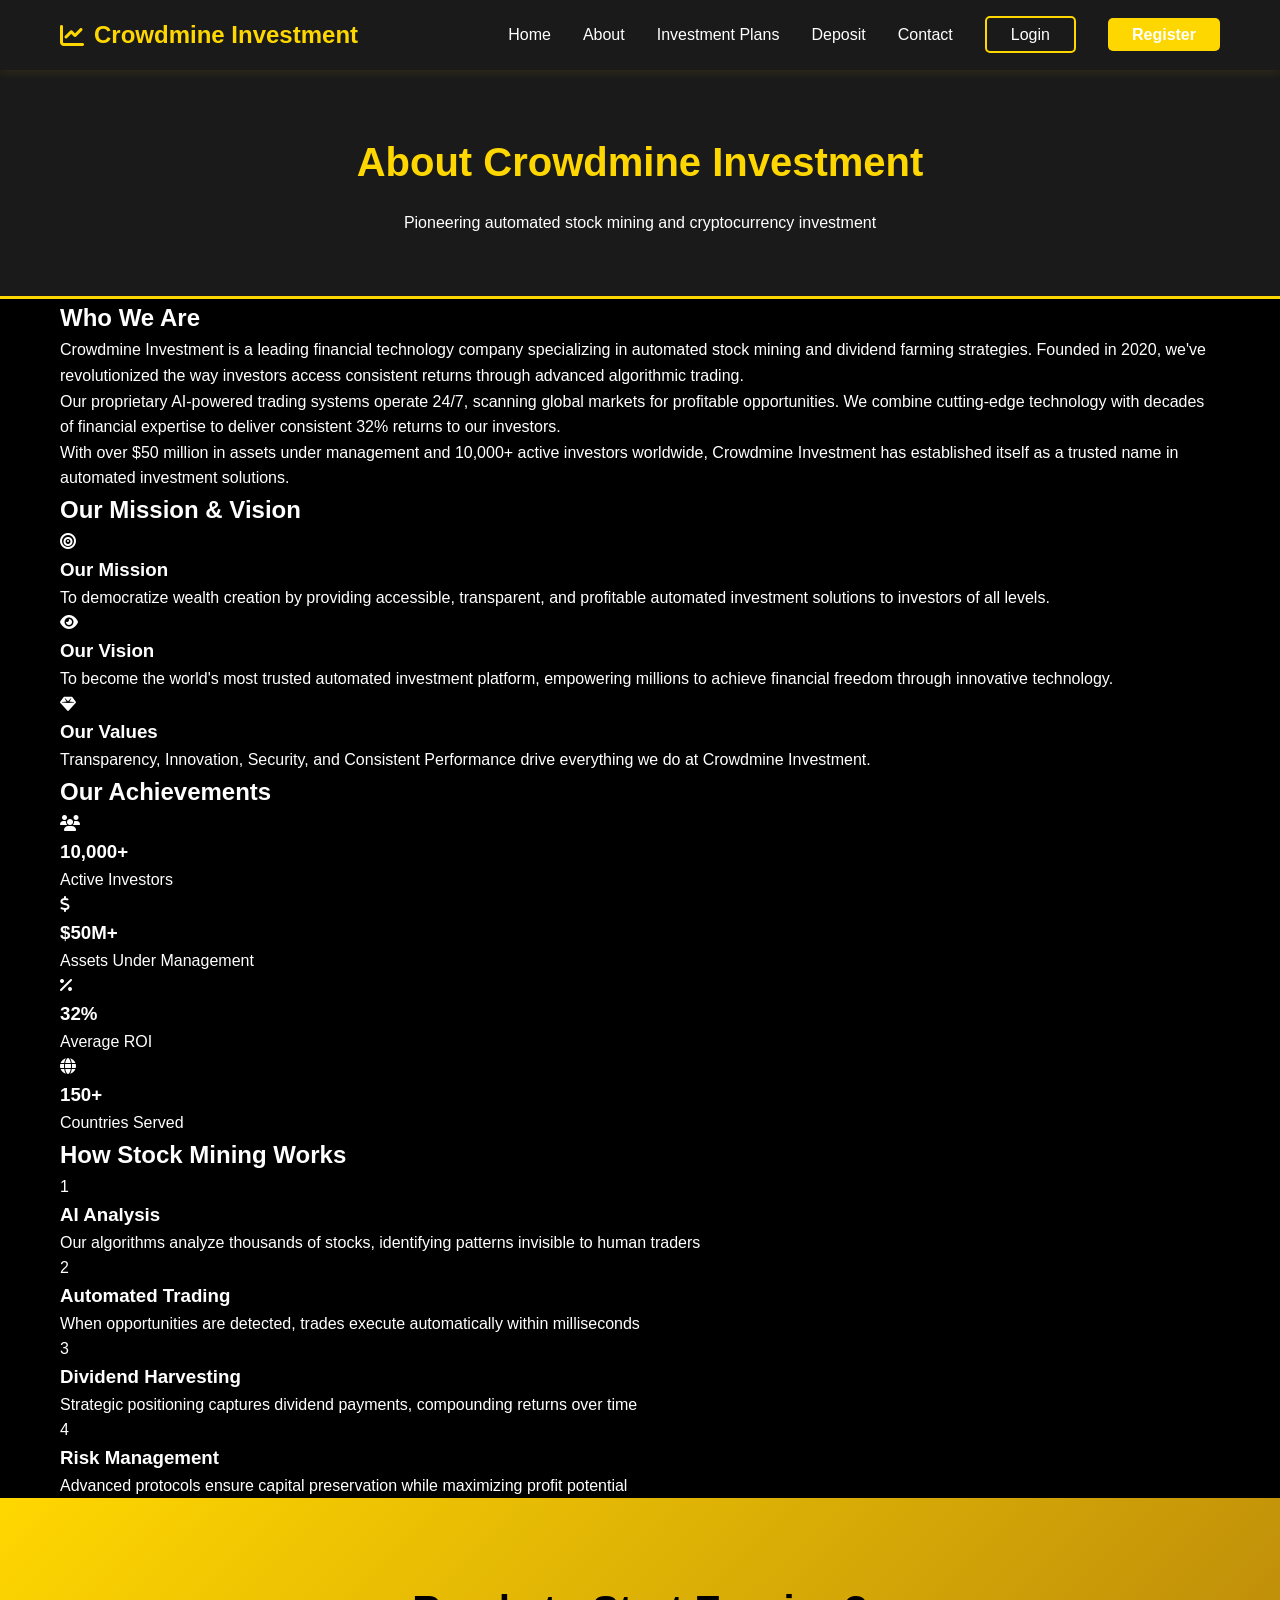
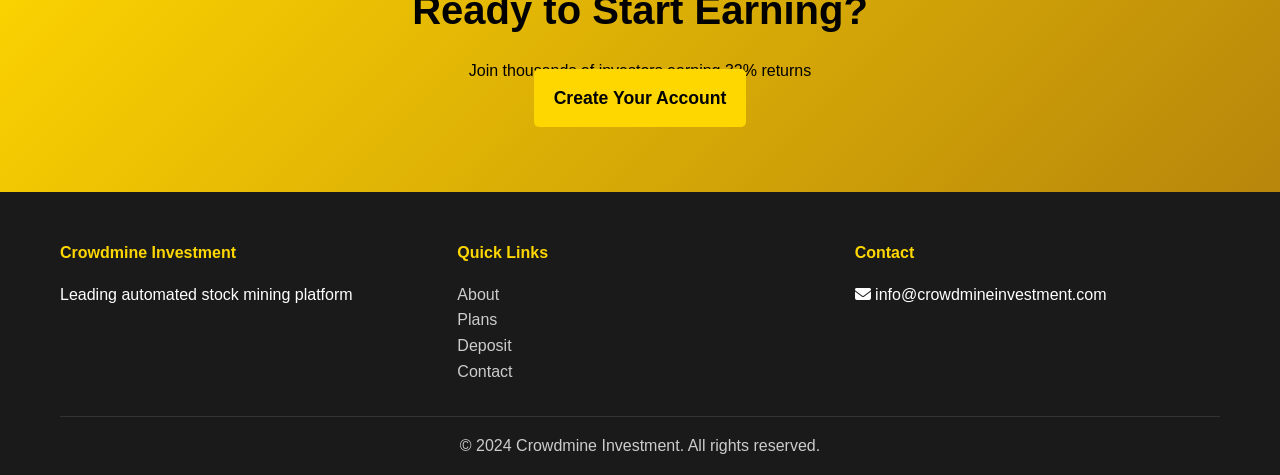
==== about.html @ 1f1416ff "Create about.html" ====
<!DOCTYPE html>
<html lang="en">
<head>
    <meta charset="UTF-8">
    <meta name="viewport" content="width=device-width, initial-scale=1.0">
    <title>About Us - Crowdmine Investment</title>
    <link rel="stylesheet" href="style.css">
    <link rel="stylesheet" href="https://cdnjs.cloudflare.com/ajax/libs/font-awesome/6.4.0/css/all.min.css">
</head>
<body>
    <nav class="navbar">
        <div class="container">
            <div class="logo">
                <i class="fas fa-chart-line"></i>
                <span>Crowdmine Investment</span>
            </div>
            <ul class="nav-menu">
                <li><a href="index.html">Home</a></li>
                <li><a href="about.html">About</a></li>
                <li><a href="plans.html">Investment Plans</a></li>
                <li><a href="deposit.html">Deposit</a></li>
                <li><a href="contact.html">Contact</a></li>
                <li><a href="login.html" class="btn-login">Login</a></li>
                <li><a href="register.html" class="btn-register">Register</a></li>
            </ul>
        </div>
    </nav>

    <section class="page-header">
        <div class="container">
            <h1>About Crowdmine Investment</h1>
            <p>Pioneering automated stock mining and cryptocurrency investment</p>
        </div>
    </section>

    <section class="about-section">
        <div class="container">
            <div class="about-content">
                <h2>Who We Are</h2>
                <p>Crowdmine Investment is a leading financial technology company specializing in automated stock mining and dividend farming strategies. Founded in 2020, we've revolutionized the way investors access consistent returns through advanced algorithmic trading.</p>
                
                <p>Our proprietary AI-powered trading systems operate 24/7, scanning global markets for profitable opportunities. We combine cutting-edge technology with decades of financial expertise to deliver consistent 32% returns to our investors.</p>
                
                <p>With over $50 million in assets under management and 10,000+ active investors worldwide, Crowdmine Investment has established itself as a trusted name in automated investment solutions.</p>
            </div>
        </div>
    </section>

    <section class="mission-section">
        <div class="container">
            <h2>Our Mission & Vision</h2>
            <div class="mission-grid">
                <div class="mission-card">
                    <div class="mission-icon">
                        <i class="fas fa-bullseye"></i>
                    </div>
                    <h3>Our Mission</h3>
                    <p>To democratize wealth creation by providing accessible, transparent, and profitable automated investment solutions to investors of all levels.</p>
                </div>
                <div class="mission-card">
                    <div class="mission-icon">
                        <i class="fas fa-eye"></i>
                    </div>
                    <h3>Our Vision</h3>
                    <p>To become the world's most trusted automated investment platform, empowering millions to achieve financial freedom through innovative technology.</p>
                </div>
                <div class="mission-card">
                    <div class="mission-icon">
                        <i class="fas fa-gem"></i>
                    </div>
                    <h3>Our Values</h3>
                    <p>Transparency, Innovation, Security, and Consistent Performance drive everything we do at Crowdmine Investment.</p>
                </div>
            </div>
        </div>
    </section>

    <section class="stats-section">
        <div class="container">
            <h2>Our Achievements</h2>
            <div class="stats-grid">
                <div class="stat-card">
                    <div class="stat-icon">
                        <i class="fas fa-users"></i>
                    </div>
                    <h3>10,000+</h3>
                    <p>Active Investors</p>
                </div>
                <div class="stat-card">
                    <div class="stat-icon">
                        <i class="fas fa-dollar-sign"></i>
                    </div>
                    <h3>$50M+</h3>
                    <p>Assets Under Management</p>
                </div>
                <div class="stat-card">
                    <div class="stat-icon">
                        <i class="fas fa-percentage"></i>
                    </div>
                    <h3>32%</h3>
                    <p>Average ROI</p>
                </div>
                <div class="stat-card">
                    <div class="stat-icon">
                        <i class="fas fa-globe"></i>
                    </div>
                    <h3>150+</h3>
                    <p>Countries Served</p>
                </div>
            </div>
        </div>
    </section>

    <section class="how-it-works">
        <div class="container">
            <h2>How Stock Mining Works</h2>
            <div class="process-steps">
                <div class="step">
                    <div class="step-number">1</div>
                    <div class="step-content">
                        <h3>AI Analysis</h3>
                        <p>Our algorithms analyze thousands of stocks, identifying patterns invisible to human traders</p>
                    </div>
                </div>
                <div class="step">
                    <div class="step-number">2</div>
                    <div class="step-content">
                        <h3>Automated Trading</h3>
                        <p>When opportunities are detected, trades execute automatically within milliseconds</p>
                    </div>
                </div>
                <div class="step">
                    <div class="step-number">3</div>
                    <div class="step-content">
                        <h3>Dividend Harvesting</h3>
                        <p>Strategic positioning captures dividend payments, compounding returns over time</p>
                    </div>
                </div>
                <div class="step">
                    <div class="step-number">4</div>
                    <div class="step-content">
                        <h3>Risk Management</h3>
                        <p>Advanced protocols ensure capital preservation while maximizing profit potential</p>
                    </div>
                </div>
            </div>
        </div>
    </section>

    <section class="cta">
        <div class="container">
            <h2>Ready to Start Earning?</h2>
            <p>Join thousands of investors earning 32% returns</p>
            <a href="register.html" class="btn btn-primary btn-large">Create Your Account</a>
        </div>
    </section>

    <footer>
        <div class="container">
            <div class="footer-grid">
                <div class="footer-col">
                    <h4>Crowdmine Investment</h4>
                    <p>Leading automated stock mining platform</p>
                </div>
                <div class="footer-col">
                    <h4>Quick Links</h4>
                    <ul>
                        <li><a href="about.html">About</a></li>
                        <li><a href="plans.html">Plans</a></li>
                        <li><a href="deposit.html">Deposit</a></li>
                        <li><a href="contact.html">Contact</a></li>
                    </ul>
                </div>
                <div class="footer-col">
                    <h4>Contact</h4>
                    <p><i class="fas fa-envelope"></i> info@crowdmineinvestment.com</p>
                </div>
            </div>
            <div class="footer-bottom">
                <p>&copy; 2024 Crowdmine Investment. All rights reserved.</p>
            </div>
        </div>
    </footer>

    <script src="script.js"></script>
</body>
</html>
---- style.css ----
* {
    margin: 0;
    padding: 0;
    box-sizing: border-box;
}

:root {
    --gold: #FFD700;
    --dark-gold: #B8860B;
    --black: #000000;
    --dark-gray: #1a1a1a;
    --light-gray: #333333;
    --white: #ffffff;
    --text-gray: #cccccc;
}

body {
    font-family: 'Segoe UI', Tahoma, Geneva, Verdana, sans-serif;
    background: var(--black);
    color: var(--white);
    line-height: 1.6;
}

.container {
    max-width: 1200px;
    margin: 0 auto;
    padding: 0 20px;
}

/* Navigation */
.navbar {
    background: var(--dark-gray);
    padding: 1rem 0;
    position: sticky;
    top: 0;
    z-index: 1000;
    box-shadow: 0 2px 10px rgba(255, 215, 0, 0.1);
}

.navbar .container {
    display: flex;
    justify-content: space-between;
    align-items: center;
}

.logo {
    display: flex;
    align-items: center;
    gap: 10px;
    font-size: 1.5rem;
    font-weight: bold;
    color: var(--gold);
}

.nav-menu {
    display: flex;
    list-style: none;
    gap: 2rem;
    align-items: center;
}

.nav-menu a {
    color: var(--white);
    text-decoration: none;
    transition: color 0.3s;
}

.nav-menu a:hover {
    color: var(--gold);
}

.btn-login {
    padding: 0.5rem 1.5rem;
    border: 2px solid var(--gold);
    border-radius: 5px;
}

.btn-register {
    padding: 0.5rem 1.5rem;
    background: var(--gold);
    color: var(--black);
    border-radius: 5px;
    font-weight: bold;
}

/* Hero Section */
.hero {
    background: linear-gradient(135deg, var(--black) 0%, var(--dark-gray) 100%);
    padding: 100px 0;
    text-align: center;
}

.hero h1 {
    font-size: 3rem;
    margin-bottom: 1rem;
    color: var(--gold);
}

.tagline {
    font-size: 1.5rem;
    color: var(--gold);
    margin-bottom: 1rem;
}

.hero-description {
    font-size: 1.2rem;
    color: var(--text-gray);
    margin-bottom: 2rem;
}

.hero-buttons {
    display: flex;
    gap: 1rem;
    justify-content: center;
    margin-bottom: 3rem;
}

.btn {
    padding: 1rem 2rem;
    text-decoration: none;
    border-radius: 5px;
    font-weight: bold;
    transition: all 0.3s;
}

.btn-primary {
    background: var(--gold);
    color: var(--black);
}

.btn-primary:hover {
    background: var(--dark-gold);
    transform: translateY(-2px);
}

.btn-secondary {
    border: 2px solid var(--gold);
    color: var(--gold);
}

.btn-secondary:hover {
    background: var(--gold);
    color: var(--black);
}

.hero-stats {
    display: flex;
    justify-content: center;
    gap: 3rem;
}

.stat h3 {
    font-size: 2.5rem;
    color: var(--gold);
}

/* Features */
.features {
    padding: 80px 0;
    background: var(--black);
}

.features h2 {
    text-align: center;
    font-size: 2.5rem;
    margin-bottom: 3rem;
    color: var(--gold);
}

.features-grid {
    display: grid;
    grid-template-columns: repeat(auto-fit, minmax(250px, 1fr));
    gap: 2rem;
}

.feature {
    padding: 2rem;
    background: var(--dark-gray);
    border-radius: 10px;
    text-align: center;
    transition: transform 0.3s;
}

.feature:hover {
    transform: translateY(-10px);
}

.feature i {
    font-size: 3rem;
    color: var(--gold);
    margin-bottom: 1rem;
}

/* Wallet Info */
.wallet-info {
    padding: 60px 0;
    background: var(--dark-gray);
}

.wallet-box {
    background: var(--light-gray);
    padding: 3rem;
    border-radius: 10px;
    border: 2px solid var(--gold);
    text-align: center;
}

.wallet-box h2 {
    color: var(--gold);
    margin-bottom: 1rem;
}

.crypto-list {
    margin-top: 2rem;
}

.crypto-item {
    background: var(--dark-gray);
    padding: 1.5rem;
    margin-bottom: 1rem;
    border-radius: 8px;
    text-align: left;
}

.crypto-item i {
    color: var(--gold);
    font-size: 1.5rem;
    margin-right: 1rem;
}

.crypto-item code {
    background: var(--black);
    padding: 0.5rem 1rem;
    border-radius: 5px;
    color: var(--gold);
    display: inline-block;
    margin-left: 1rem;
    word-break: break-all;
}

/* CTA */
.cta {
    padding: 80px 0;
    background: linear-gradient(135deg, var(--gold) 0%, var(--dark-gold) 100%);
    text-align: center;
    color: var(--black);
}

.cta h2 {
    font-size: 2.5rem;
    margin-bottom: 1rem;
}

.btn-large {
    padding: 1.5rem 3rem;
    font-size: 1.2rem;
}

/* Footer */
footer {
    background: var(--dark-gray);
    padding: 3rem 0 1rem;
}

.footer-grid {
    display: grid;
    grid-template-columns: repeat(auto-fit, minmax(250px, 1fr));
    gap: 2rem;
    margin-bottom: 2rem;
}

.footer-col h4 {
    color: var(--gold);
    margin-bottom: 1rem;
}

.footer-col ul {
    list-style: none;
}

.footer-col a {
    color: var(--text-gray);
    text-decoration: none;
}

.footer-col a:hover {
    color: var(--gold);
}

.footer-bottom {
    border-top: 1px solid var(--light-gray);
    padding-top: 1rem;
    text-align: center;
    color: var(--text-gray);
}

/* Responsive */
@media (max-width: 768px) {
    .nav-menu {
        display: none;
    }
    
    .hero h1 {
        font-size: 2rem;
    }
    
    .hero-stats {
        flex-direction: column;
        gap: 1rem;
    }
}     
/* Plans Page */
.page-header {
    background: var(--dark-gray);
    padding: 60px 0;
    text-align: center;
    border-bottom: 3px solid var(--gold);
}

.page-header h1 {
    color: var(--gold);
    font-size: 2.5rem;
    margin-bottom: 1rem;
}

.calculator-section {
    padding: 40px 0;
    background: var(--black);
}

.calculator-box {
    max-width: 600px;
    margin: 0 auto;
    background: var(--dark-gray);
    padding: 2rem;
    border-radius: 10px;
    border: 2px solid var(--gold);
    text-align: center;
}

.calculator-box input {
    width: 100%;
    padding: 1rem;
    margin: 1rem 0;
    background: var(--light-gray);
    border: 2px solid var(--text-gray);
    border-radius: 5px;
    color: var(--white);
    font-size: 1rem;
}

.plans-section {
    padding: 60px 0;
    background: var(--black);
}

.plans-section h2 {
    color: var(--gold);
    text-align: center;
    margin-bottom: 2rem;
}

.plans-grid {
    display: grid;
    grid-template-columns: repeat(auto-fit, minmax(280px, 1fr));
    gap: 2rem;
    margin-bottom: 2rem;
}

.plan-card {
    background: var(--dark-gray);
    padding: 2rem;
    border-radius: 15px;
    border: 2px solid var(--light-gray);
    text-align: center;
    position: relative;
    transition: transform 0.3s;
}

.plan-card:hover {
    transform: translateY(-10px);
    border-color: var(--gold);
}

.plan-card.platinum {
    border-color: var(--gold);
    background: linear-gradient(135deg, var(--dark-gray) 0%, var(--light-gray) 100%);
}

.plan-card h3 {
    font-size: 2.5rem;
    color: var(--gold);
    margin-bottom: 1rem;
}

.plan-return {
    font-size: 1.3rem;
    color: var(--white);
    margin-bottom: 0.5rem;
}

.plan-profit {
    font-size: 1.1rem;
    color: #28a745;
    margin-bottom: 1.5rem;
}

.plan-card ul {
    list-style: none;
    padding: 0;
    margin: 1.5rem 0;
    text-align: left;
}

.plan-card li {
    padding: 0.5rem 0;
    color: var(--text-gray);
}

.plan-card .btn {
    width: 100%;
    margin-top: 1rem;
}

.badge {
    position: absolute;
    top: -10px;
    right: 20px;
    background: var(--gold);
    color: var(--black);
    padding: 0.5rem 1rem;
    border-radius: 20px;
    font-weight: bold;
    font-size: 0.9rem;
}

/* Deposit Page */
.deposit-notice {
    padding: 40px 0;
    background: var(--dark-gray);
}

.notice-box {
    background: var(--light-gray);
    padding: 2rem;
    border-radius: 10px;
    border-left: 5px solid var(--gold);
}

.notice-box i {
    font-size: 2rem;
    color: var(--gold);
    margin-bottom: 1rem;
}

.notice-box h3 {
    color: var(--gold);
    margin-bottom: 1rem;
}

.notice-box ul {
    list-style: none;
    padding: 0;
}

.notice-box li {
    padding: 0.5rem 0;
    color: var(--text-gray);
}

.crypto-wallets {
    padding: 60px 0;
    background: var(--black);
}

.crypto-wallets h2 {
    text-align: center;
    color: var(--gold);
    margin-bottom: 3rem;
}

.wallet-card {
    background: var(--dark-gray);
    border-radius: 15px;
    margin-bottom: 2rem;
    overflow: hidden;
    border: 2px solid var(--light-gray);
}

.wallet-card:hover {
    border-color: var(--gold);
}

.wallet-header {
    background: var(--light-gray);
    padding: 1.5rem;
    display: flex;
    align-items: center;
    gap: 1rem;
    border-bottom: 2px solid var(--gold);
}

.wallet-header i {
    font-size: 2rem;
    color: var(--gold);
}

.wallet-header h3 {
    color: var(--white);
    margin: 0;
}

.wallet-body {
    padding: 2rem;
}

.wallet-label {
    color: var(--text-gray);
    margin-bottom: 0.5rem;
}

.address-container {
    display: flex;
    gap: 1rem;
    align-items: center;
    background: var(--black);
    padding: 1rem;
    border-radius: 8px;
    margin-bottom: 1.5rem;
}

.address-container code {
    flex: 1;
    color: var(--gold);
    font-size: 0.9rem;
    word-break: break-all;
}

.btn-copy {
    background: var(--gold);
    color: var(--black);
    border: none;
    padding: 0.8rem 1.2rem;
    border-radius: 5px;
    cursor: pointer;
    font-weight: bold;
}

.btn-copy:hover {
    background: var(--dark-gold);
}

.qr-container {
    text-align: center;
    margin: 1.5rem 0;
}

.qr-container img {
    border: 3px solid var(--gold);
    border-radius: 10px;
    padding: 10px;
    background: white;
}

.warning {
    background: rgba(255, 193, 7, 0.1);
    border-left: 4px solid #ffc107;
    padding: 1rem;
    color: #ffc107;
    border-radius: 5px;
}

.submit-transaction {
    padding: 60px 0;
    background: var(--dark-gray);
}

.submit-transaction h2 {
    text-align: center;
    color: var(--gold);
    margin-bottom: 1rem;
}

.transaction-form {
    max-width: 600px;
    margin: 2rem auto;
    background: var(--light-gray);
    padding: 2rem;
    border-radius: 10px;
}

.form-group {
    margin-bottom: 1.5rem;
}

.form-group label {
    display: block;
    color: var(--white);
    margin-bottom: 0.5rem;
    font-weight: 500;
}

.form-group input,
.form-group select {
    width: 100%;
    padding: 1rem;
    background: var(--black);
    border: 2px solid var(--text-gray);
    border-radius: 5px;
    color: var(--white);
    font-size: 1rem;
}

.form-group input:focus,
.form-group select:focus {
    outline: none;
    border-color: var(--gold);
}

.btn-large {
    width: 100%;
    padding: 1.2rem;
    font-size: 1.1rem;
}

/* Responsive */
@media (max-width: 768px) {
    .plans-grid {
        grid-template-columns: 1fr;
    }
    
    .address-container {
        flex-direction: column;
    }
    
    .address-container code {
        font-size: 0.8rem;
    }
}
/* Auth Pages */
.auth-section {
    min-height: 80vh;
    display: flex;
    align-items: center;
    padding: 60px 0;
    background: var(--black);
}

.auth-box {
    max-width: 500px;
    margin: 0 auto;
    background: var(--dark-gray);
    padding: 3rem;
    border-radius: 15px;
    border: 2px solid var(--gold);
}

.auth-header {
    text-align: center;
    margin-bottom: 2rem;
}

.auth-header i {
    font-size: 4rem;
    color: var(--gold);
    margin-bottom: 1rem;
}

.auth-header h2 {
    color: var(--gold);
    margin-bottom: 0.5rem;
}

.auth-form .form-row {
    display: grid;
    grid-template-columns: 1fr 1fr;
    gap: 1rem;
}

.form-options {
    display: flex;
    justify-content: space-between;
    align-items: center;
    margin-bottom: 1.5rem;
    font-size: 0.9rem;
}

.checkbox-label {
    display: flex;
    align-items: center;
    gap: 0.5rem;
    color: var(--text-gray);
}

.checkbox-label input[type="checkbox"] {
    width: auto;
}

.forgot-link {
    color: var(--gold);
    text-decoration: none;
}

.btn-block {
    width: 100%;
}

.otp-header {
    text-align: center;
    margin-bottom: 2rem;
}

.otp-header i {
    font-size: 3rem;
    color: var(--gold);
}

.otp-inputs {
    display: flex;
    gap: 0.5rem;
    justify-content: center;
    margin-bottom: 1.5rem;
}

.otp-input {
    width: 50px;
    height: 60px;
    text-align: center;
    font-size: 1.5rem;
    background: var(--light-gray);
    border: 2px solid var(--text-gray);
    border-radius: 8px;
    color: var(--gold);
}

.otp-input:focus {
    border-color: var(--gold);
    outline: none;
}

.auth-footer {
    text-align: center;
    margin-top: 2rem;
    padding-top: 2rem;
    border-top: 1px solid var(--text-gray);
}

.auth-footer a {
    color: var(--gold);
    font-weight: bold;
    text-decoration: none;
}

/* Dashboard */
.dashboard-body {
    margin: 0;
    padding: 0;
}

.dashboard-nav {
    background: var(--dark-gray);
    padding: 1rem 0;
    border-bottom: 2px solid var(--gold);
}

.dashboard-nav .container {
    display: flex;
    justify-content: space-between;
    align-items: center;
}

.user-menu {
    display: flex;
    align-items: center;
    gap: 1rem;
}

.btn-logout {
    background: transparent;
    border: 2px solid var(--gold);
    color: var(--gold);
    padding: 0.5rem 1rem;
    border-radius: 5px;
    cursor: pointer;
}

.btn-logout:hover {
    background: var(--gold);
    color: var(--black);
}

.dashboard-container {
    display: flex;
    min-height: calc(100vh - 70px);
}

.sidebar {
    width: 250px;
    background: var(--dark-gray);
    border-right: 2px solid var(--light-gray);
    padding: 2rem 0;
}

.sidebar-menu {
    list-style: none;
    padding: 0;
}

.sidebar-menu li {
    margin-bottom: 0.5rem;
}

.sidebar-menu a {
    display: flex;
    align-items: center;
    gap: 1rem;
    padding: 1rem 2rem;
    color: var(--text-gray);
    text-decoration: none;
    transition: all 0.3s;
}

.sidebar-menu li.active a,
.sidebar-menu a:hover {
    background: var(--light-gray);
    color: var(--gold);
    border-left: 4px solid var(--gold);
}

.dashboard-main {
    flex: 1;
    padding: 2rem;
    background: var(--black);
}

.welcome-banner {
    margin-bottom: 2rem;
}

.welcome-banner h1 {
    color: var(--gold);
    font-size: 2rem;
}

.balance-cards {
    display: grid;
    grid-template-columns: repeat(auto-fit, minmax(250px, 1fr));
    gap: 1.5rem;
    margin-bottom: 2rem;
}

.balance-card {
    background: var(--dark-gray);
    padding: 1.5rem;
    border-radius: 15px;
    display: flex;
    gap: 1rem;
    border: 2px solid var(--light-gray);
}

.balance-card.primary {
    border-color: var(--gold);
}

.balance-card.success {
    border-color: #28a745;
}

.balance-card.warning {
    border-color: #ffc107;
}

.balance-card.info {
    border-color: #17a2b8;
}

.card-icon {
    width: 60px;
    height: 60px;
    border-radius: 12px;
    display: flex;
    align-items: center;
    justify-content: center;
    font-size: 2rem;
}

.balance-card.primary .card-icon {
    background: rgba(255, 215, 0, 0.2);
    color: var(--gold);
}

.balance-card.success .card-icon {
    background: rgba(40, 167, 69, 0.2);
    color: #28a745;
}

.balance-card.warning .card-icon {
    background: rgba(255, 193, 7, 0.2);
    color: #ffc107;
}

.balance-card.info .card-icon {
    background: rgba(23, 162, 184, 0.2);
    color: #17a2b8;
}

.card-label {
    color: var(--text-gray);
    font-size: 0.9rem;
}

.card-value {
    color: var(--white);
    font-size: 1.8rem;
    font-weight: bold;
    margin: 0.5rem 0;
}

.card-subtext {
    color: var(--text-gray);
    font-size: 0.85rem;
}

.card-subtext.positive {
    color: #28a745;
}

.dashboard-card {
    background: var(--dark-gray);
    padding: 1.5rem;
    border-radius: 15px;
    border: 2px solid var(--light-gray);
    margin-bottom: 2rem;
}

.card-header {
    display: flex;
    justify-content: space-between;
    align-items: center;
    margin-bottom: 1.5rem;
    padding-bottom: 1rem;
    border-bottom: 1px solid var(--light-gray);
}

.card-header h3 {
    color: var(--gold);
}

.empty-state {
    text-align: center;
    padding: 3rem;
    color: var(--text-gray);
}

.empty-state i {
    font-size: 4rem;
    color: var(--light-gray);
    margin-bottom: 1rem;
}

.quick-actions h3 {
    color: var(--gold);
    margin-bottom: 1rem;
}

.actions-grid {
    display: grid;
    grid-template-columns: repeat(auto-fit, minmax(150px, 1fr));
    gap: 1rem;
}

.action-card {
    background: var(--dark-gray);
    padding: 1.5rem;
    border-radius: 10px;
    border: 2px solid var(--light-gray);
    text-align: center;
    text-decoration: none;
    color: var(--white);
    transition: all 0.3s;
}

.action-card:hover {
    border-color: var(--gold);
    transform: translateY(-5px);
}

.action-card i {
    font-size: 2rem;
    color: var(--gold);
    margin-bottom: 0.5rem;
}

@media (max-width: 768px) {
    .dashboard-container {
        flex-direction: column;
    }
    
    .sidebar {
        width: 100%;
    }
    
    .auth-form .form-row {
        grid-template-columns: 1fr;
    }
    
    .otp-inputs {
        gap: 0.3rem;
    }
    
    .otp-input {
        width: 40px;
        height: 50px;
    }
}
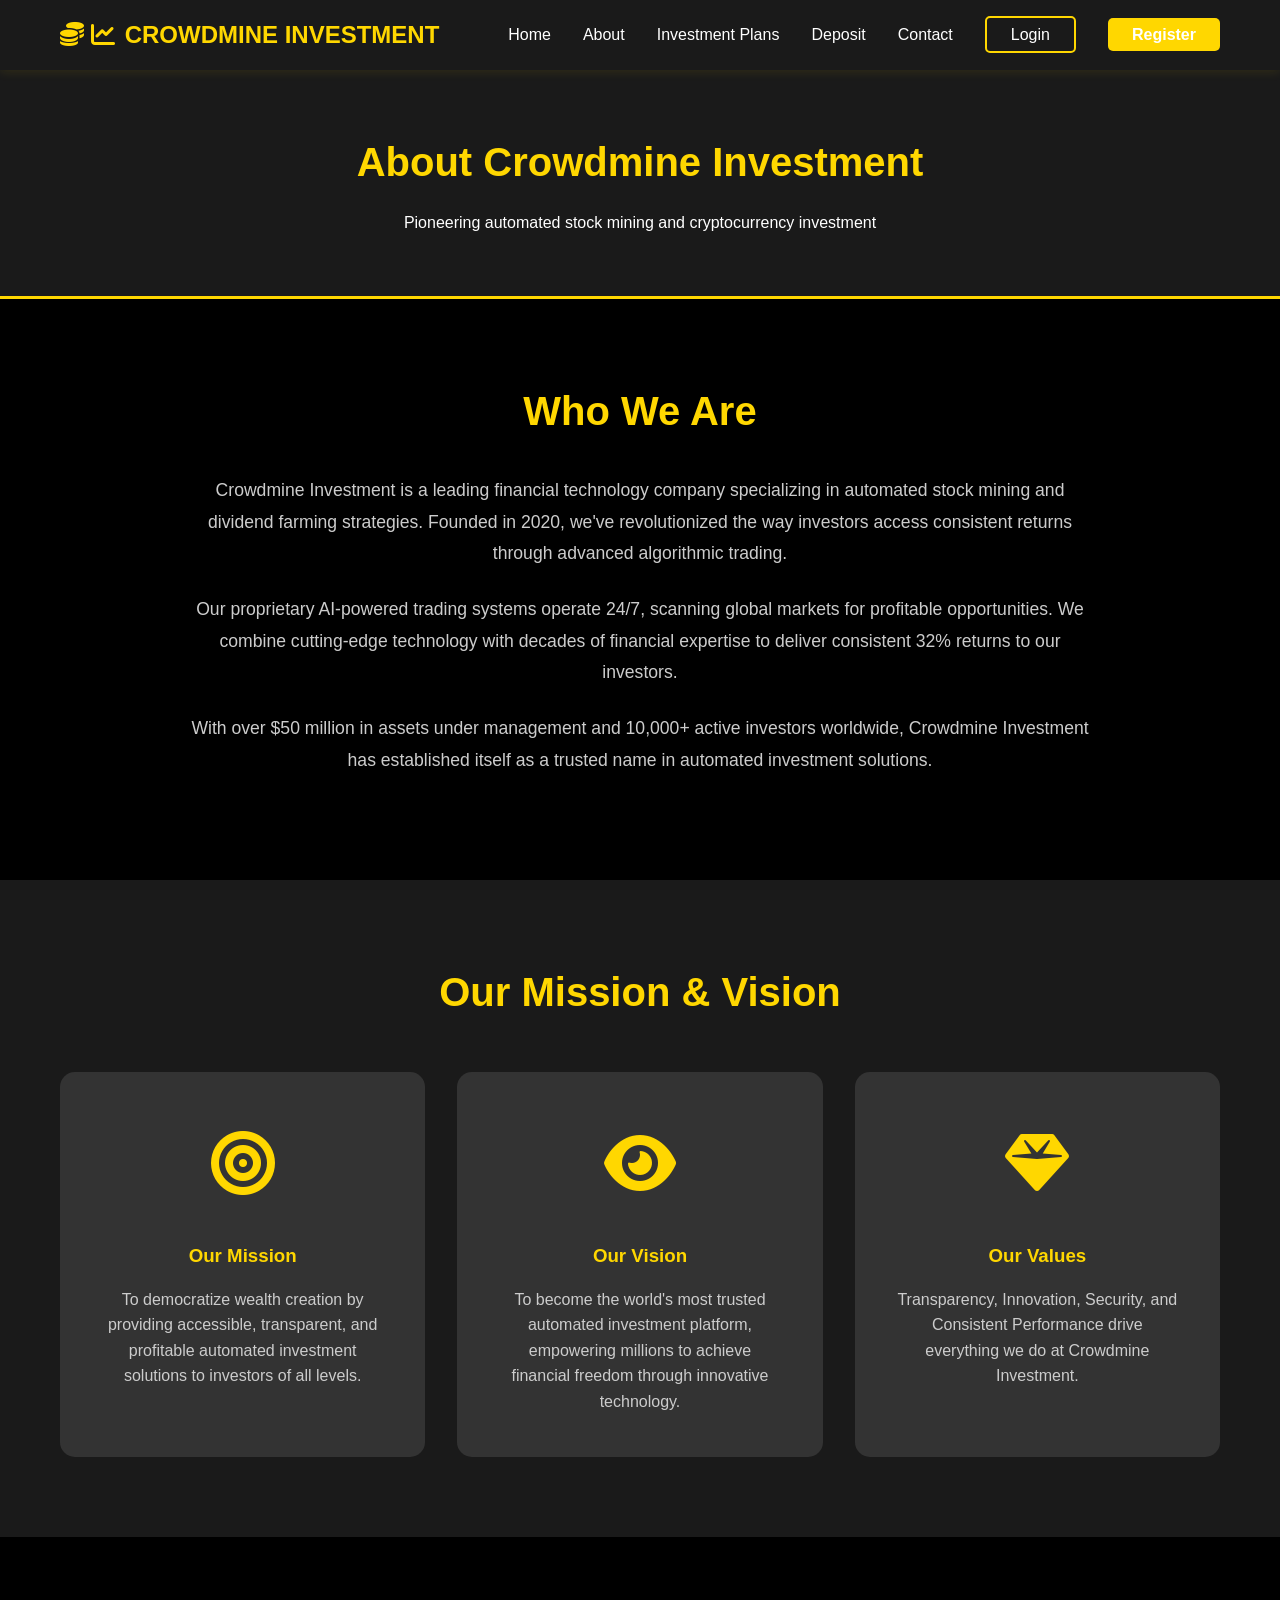
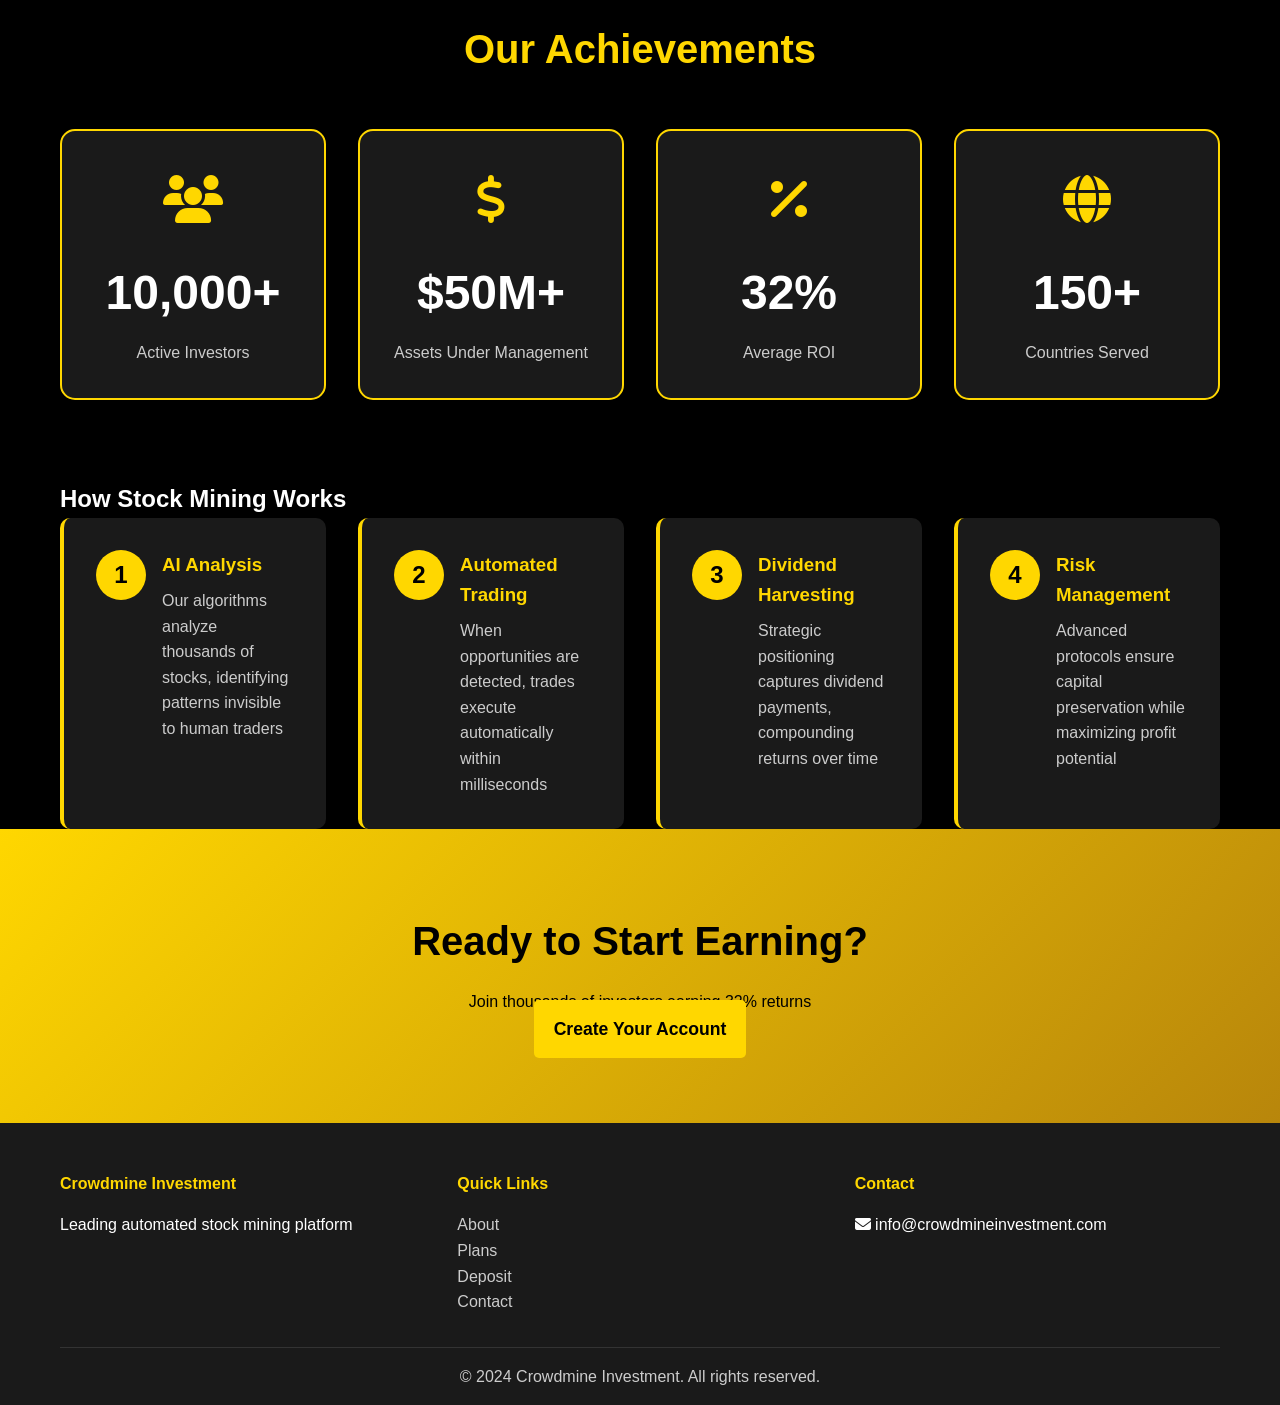
==== commit 2d6b53f5: "Update about.html" ====
--- a/about.html
+++ b/about.html
@@ -10,10 +10,16 @@
 <body>
     <nav class="navbar">
         <div class="container">
-            <div class="logo">
-                <i class="fas fa-chart-line"></i>
-                <span>Crowdmine Investment</span>
-            </div>
+           <div class="logo">
+    <div class="logo-icon">
+        <i class="fas fa-coins"></i>
+        <i class="fas fa-chart-line"></i>
+    </div>
+    <div class="logo-text">
+        <span class="logo-title">CROWDMINE</span>
+        <span class="logo-subtitle">INVESTMENT</span>
+    </div>
+</div>
             <ul class="nav-menu">
                 <li><a href="index.html">Home</a></li>
                 <li><a href="about.html">About</a></li>
--- a/style.css
+++ b/style.css
@@ -787,6 +787,323 @@
 .btn-logout:hover {
     background: var(--gold);
     color: var(--black);
+}   
+/* About Page */
+.about-section {
+    padding: 80px 0;
+    background: var(--black);
+}
+
+.about-content {
+    max-width: 900px;
+    margin: 0 auto;
+    text-align: center;
+}
+
+.about-content h2 {
+    color: var(--gold);
+    margin-bottom: 2rem;
+    font-size: 2.5rem;
+}
+
+.about-content p {
+    color: var(--text-gray);
+    line-height: 1.8;
+    margin-bottom: 1.5rem;
+    font-size: 1.1rem;
+}
+
+.mission-section {
+    padding: 80px 0;
+    background: var(--dark-gray);
+}
+
+.mission-section h2 {
+    text-align: center;
+    color: var(--gold);
+    font-size: 2.5rem;
+    margin-bottom: 3rem;
+}
+
+.mission-grid {
+    display: grid;
+    grid-template-columns: repeat(auto-fit, minmax(300px, 1fr));
+    gap: 2rem;
+}
+
+.mission-card {
+    background: var(--light-gray);
+    padding: 2.5rem;
+    border-radius: 15px;
+    text-align: center;
+    border: 2px solid transparent;
+    transition: all 0.3s;
+}
+
+.mission-card:hover {
+    border-color: var(--gold);
+    transform: translateY(-10px);
+}
+
+.mission-icon {
+    font-size: 4rem;
+    color: var(--gold);
+    margin-bottom: 1.5rem;
+}
+
+.mission-card h3 {
+    color: var(--gold);
+    margin-bottom: 1rem;
+}
+
+.mission-card p {
+    color: var(--text-gray);
+    line-height: 1.6;
+}
+
+.stats-section {
+    padding: 80px 0;
+    background: var(--black);
+}
+
+.stats-section h2 {
+    text-align: center;
+    color: var(--gold);
+    font-size: 2.5rem;
+    margin-bottom: 3rem;
+}
+
+.stats-grid {
+    display: grid;
+    grid-template-columns: repeat(auto-fit, minmax(250px, 1fr));
+    gap: 2rem;
+}
+
+.stat-card {
+    text-align: center;
+    padding: 2rem;
+    background: var(--dark-gray);
+    border-radius: 15px;
+    border: 2px solid var(--gold);
+}
+
+.stat-icon {
+    font-size: 3rem;
+    color: var(--gold);
+    margin-bottom: 1rem;
+}
+
+.stat-card h3 {
+    font-size: 3rem;
+    color: var(--white);
+    margin: 0.5rem 0;
+}
+
+.stat-card p {
+    color: var(--text-gray);
+}
+
+.process-steps {
+    display: grid;
+    grid-template-columns: repeat(auto-fit, minmax(250px, 1fr));
+    gap: 2rem;
+}
+
+.step {
+    display: flex;
+    gap: 1rem;
+    background: var(--dark-gray);
+    padding: 2rem;
+    border-radius: 10px;
+    border-left: 4px solid var(--gold);
+}
+
+.step-number {
+    width: 50px;
+    height: 50px;
+    background: var(--gold);
+    color: var(--black);
+    border-radius: 50%;
+    display: flex;
+    align-items: center;
+    justify-content: center;
+    font-size: 1.5rem;
+    font-weight: bold;
+    flex-shrink: 0;
+}
+
+.step-content h3 {
+    color: var(--gold);
+    margin-bottom: 0.5rem;
+}
+
+.step-content p {
+    color: var(--text-gray);
+}
+
+/* Contact Page */
+.contact-section {
+    padding: 80px 0;
+    background: var(--black);
+}
+
+.contact-grid {
+    display: grid;
+    grid-template-columns: 1.5fr 1fr;
+    gap: 3rem;
+}
+
+.contact-form-container h2,
+.contact-info-container h2 {
+    color: var(--gold);
+    margin-bottom: 2rem;
+}
+
+.contact-form {
+    background: var(--dark-gray);
+    padding: 2rem;
+    border-radius: 15px;
+}
+
+.contact-form textarea {
+    width: 100%;
+    padding: 1rem;
+    background: var(--light-gray);
+    border: 2px solid var(--text-gray);
+    border-radius: 5px;
+    color: var(--white);
+    font-family: inherit;
+    resize: vertical;
+}
+
+.contact-form textarea:focus {
+    outline: none;
+    border-color: var(--gold);
+}
+
+.contact-info-box {
+    background: var(--dark-gray);
+    padding: 2rem;
+    border-radius: 15px;
+}
+
+.contact-info-item {
+    display: flex;
+    gap: 1.5rem;
+    margin-bottom: 2rem;
+    padding-bottom: 2rem;
+    border-bottom: 1px solid var(--light-gray);
+}
+
+.contact-info-item:last-child {
+    border-bottom: none;
+}
+
+.contact-icon {
+    width: 60px;
+    height: 60px;
+    background: rgba(255, 215, 0, 0.2);
+    border-radius: 50%;
+    display: flex;
+    align-items: center;
+    justify-content: center;
+    font-size: 1.5rem;
+    color: var(--gold);
+    flex-shrink: 0;
+}
+
+.contact-details h3 {
+    color: var(--gold);
+    margin-bottom: 0.5rem;
+}
+
+.contact-details p {
+    color: var(--text-gray);
+}
+
+.social-media {
+    margin-top: 2rem;
+}
+
+.social-media h3 {
+    color: var(--gold);
+    margin-bottom: 1rem;
+}
+
+.social-links {
+    display: flex;
+    gap: 1rem;
+}
+
+.social-links a {
+    width: 50px;
+    height: 50px;
+    background: var(--light-gray);
+    border-radius: 50%;
+    display: flex;
+    align-items: center;
+    justify-content: center;
+    font-size: 1.5rem;
+    color: var(--gold);
+    transition: all 0.3s;
+}
+
+.social-links a:hover {
+    background: var(--gold);
+    color: var(--black);
+    transform: translateY(-5px);
+}
+
+.faq-section {
+    padding: 80px 0;
+    background: var(--dark-gray);
+}
+
+.faq-section h2 {
+    text-align: center;
+    color: var(--gold);
+    font-size: 2.5rem;
+    margin-bottom: 3rem;
+}
+
+.faq-grid {
+    display: grid;
+    grid-template-columns: repeat(auto-fit, minmax(350px, 1fr));
+    gap: 2rem;
+}
+
+.faq-item {
+    background: var(--light-gray);
+    padding: 2rem;
+    border-radius: 10px;
+    border-left: 4px solid var(--gold);
+}
+
+.faq-item h3 {
+    color: var(--gold);
+    margin-bottom: 1rem;
+    display: flex;
+    align-items: center;
+    gap: 0.5rem;
+}
+
+.faq-item p {
+    color: var(--text-gray);
+    line-height: 1.6;
+}
+
+@media (max-width: 768px) {
+    .contact-grid {
+        grid-template-columns: 1fr;
+    }
+    
+    .faq-grid {
+        grid-template-columns: 1fr;
+    }
+    
+    .process-steps {
+        grid-template-columns: 1fr;
+    }
 }
 
 .dashboard-container {
